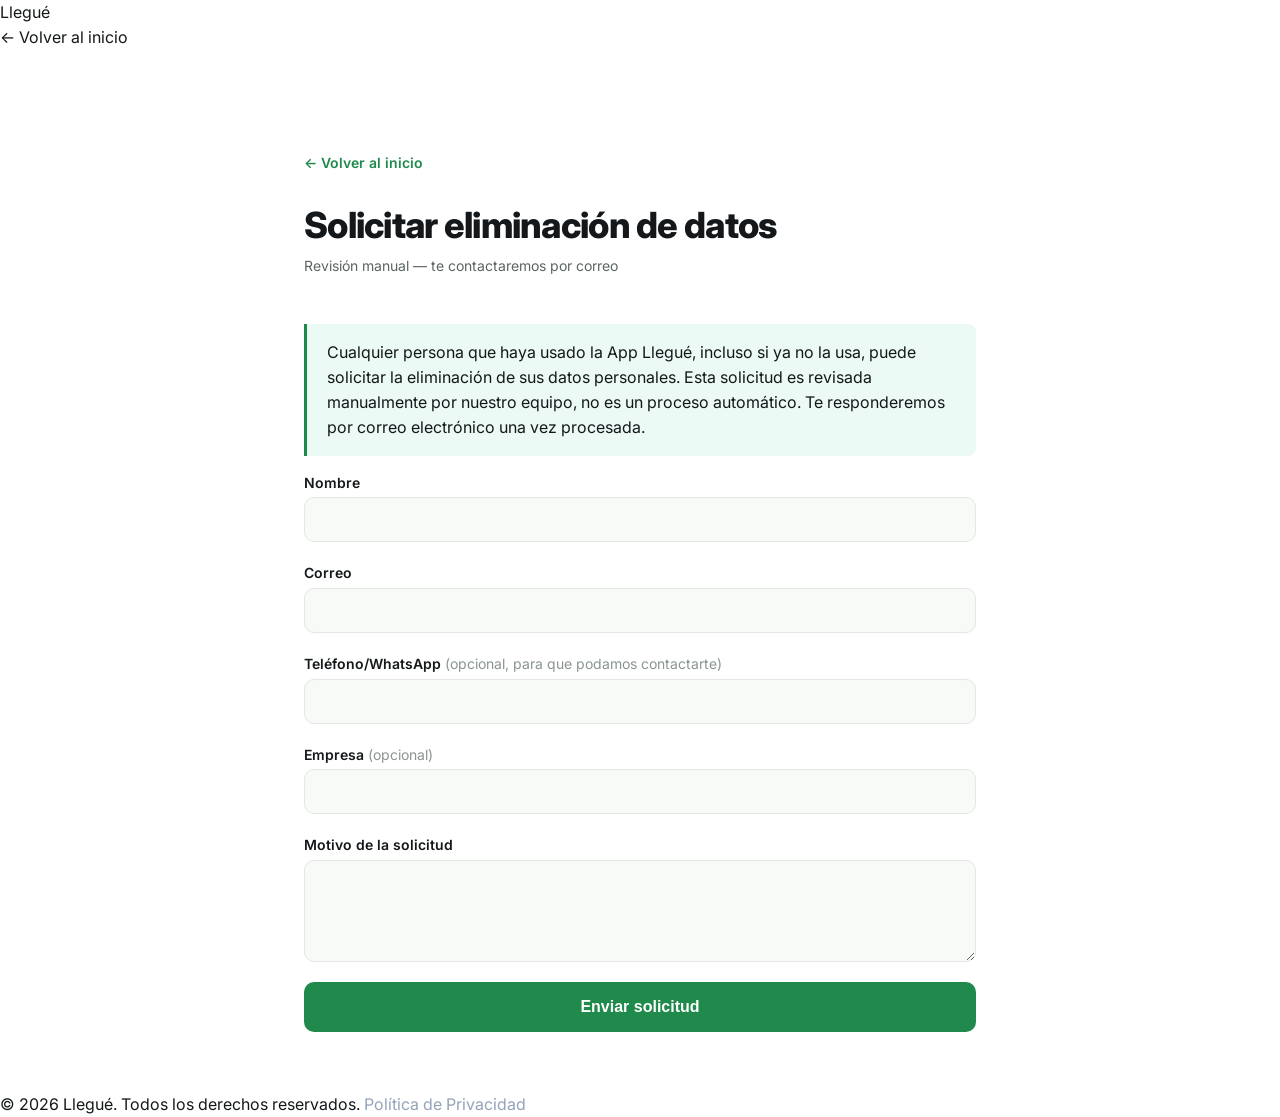
==== eliminar-datos.html @ 401b3c79 "feat(privacidad): formulario de solicitud de eliminacion de datos" ====
<!DOCTYPE html>
<html lang="es">
<head>
  <meta charset="UTF-8">
  <meta name="viewport" content="width=device-width, initial-scale=1.0">
  <title>Solicitar eliminación de datos — Llegué</title>
  <link rel="stylesheet" href="css/styles.css">
  <link rel="preconnect" href="https://fonts.googleapis.com">
  <link href="https://fonts.googleapis.com/css2?family=Inter:wght@400;500;600;700;800&display=swap" rel="stylesheet">
  <style>
    .legal-container {
      max-width: 800px;
      margin: 100px auto 60px;
      padding: 0 5%;
    }
    .legal-header { margin-bottom: 48px; }
    .legal-header h1 {
      font-size: 36px;
      font-weight: 800;
      color: var(--text-primary);
      margin-bottom: 8px;
    }
    .legal-date {
      font-size: 14px;
      color: var(--text-secondary);
    }
    .legal-section { margin-bottom: 40px; }
    .legal-section h2 {
      font-size: 20px;
      font-weight: 700;
      color: var(--text-primary);
      margin-bottom: 12px;
      padding-bottom: 8px;
      border-bottom: 2px solid var(--primary);
    }
    .legal-section p {
      font-size: 15px;
      color: var(--text-secondary);
      line-height: 1.8;
      margin-bottom: 12px;
    }
    .back-link {
      display: inline-flex;
      align-items: center;
      gap: 8px;
      color: var(--primary);
      font-weight: 600;
      font-size: 14px;
      margin-bottom: 32px;
    }
    .highlight-box {
      background: rgba(16,185,129,0.08);
      border-left: 3px solid var(--primary);
      padding: 16px 20px;
      border-radius: 0 8px 8px 0;
      margin-bottom: 16px;
    }
    .highlight-box p {
      margin-bottom: 0;
      color: var(--text-primary);
    }
  </style>
</head>
<body>

  <nav>
    <a href="index.html" class="nav-logo">Llegué</a>
    <ul class="nav-links">
      <li><a href="index.html">← Volver al inicio</a></li>
    </ul>
  </nav>

  <div class="legal-container">
    <a href="index.html" class="back-link">← Volver al inicio</a>

    <div class="legal-header">
      <h1>Solicitar eliminación de datos</h1>
      <p class="legal-date">Revisión manual — te contactaremos por correo</p>
    </div>

    <div class="highlight-box">
      <p>Cualquier persona que haya usado la App Llegué, incluso si ya no la usa, puede solicitar la eliminación de sus datos personales. Esta solicitud es revisada manualmente por nuestro equipo, no es un proceso automático. Te responderemos por correo electrónico una vez procesada.</p>
    </div>

    <div class="legal-section">
      <form id="deletion-request-form" class="request-form">
        <div class="form-field">
          <label for="name">Nombre</label>
          <input type="text" id="name" name="name" required>
        </div>
        <div class="form-field">
          <label for="email">Correo</label>
          <input type="email" id="email" name="email" required>
        </div>
        <div class="form-field">
          <label for="phone">Teléfono/WhatsApp <span class="form-field__hint">(opcional, para que podamos contactarte)</span></label>
          <input type="tel" id="phone" name="phone">
        </div>
        <div class="form-field">
          <label for="company">Empresa <span class="form-field__hint">(opcional)</span></label>
          <input type="text" id="company" name="company">
        </div>
        <div class="form-field">
          <label for="reason">Motivo de la solicitud</label>
          <textarea id="reason" name="reason" rows="4" required></textarea>
        </div>

        <div id="form-message" class="form-message" style="display:none;"></div>

        <button type="submit" class="btn btn--primary btn--lg btn--block" id="submit-btn">Enviar solicitud</button>
      </form>
    </div>
  </div>

  <footer>
    <div class="footer-bottom" style="border-top: none;">
      <span class="footer-copy">© 2026 Llegué. Todos los derechos reservados.</span>
      <span class="footer-copy"><a href="privacidad.html" style="color: #94A3B8;">Política de Privacidad</a></span>
    </div>
  </footer>

  <script src="js/eliminar-datos.js"></script>
</body>
</html>
---- css/styles.css ----
/* ===========================================================
   Llegué — Landing page
   Design system: verde #1F8A4C / amarillo #F2B705 / blanco
   =========================================================== */

:root {
  --primary: #1F8A4C;
  --primary-light: #D9F5E3;
  --secondary: #F2B705;
  --secondary-light: #FEF0CC;
  --background: #FFFFFF;
  --surface: #F7FAF6;
  --text-primary: #14181A;
  --text-secondary: #5B6560;
  --text-muted: #8B958F;
  --border: #E3E8E3;
  --success: #10B981;
  --error: #EF4444;

  --radius-sm: 8px;
  --radius-md: 10px;
  --radius-lg: 14px;
  --radius-xl: 20px;
  --radius-full: 9999px;

  --shadow-soft: 0 4px 16px rgba(20, 24, 26, 0.06);
  --shadow-lift: 0 12px 32px rgba(20, 24, 26, 0.10);

  --space-xs: 4px;
  --space-sm: 8px;
  --space-md: 14px;
  --space-lg: 20px;
  --space-xl: 32px;
  --space-2xl: 56px;
  --space-3xl: 88px;

  --container: 1100px;
}

*, *::before, *::after { box-sizing: border-box; }

html { scroll-behavior: smooth; }

body {
  margin: 0;
  font-family: 'Inter', system-ui, sans-serif;
  color: var(--text-primary);
  background: var(--background);
  line-height: 1.55;
  -webkit-font-smoothing: antialiased;
}

h1, h2, h3, h4 { margin: 0; line-height: 1.15; letter-spacing: -0.02em; }
p { margin: 0; }
a { color: inherit; text-decoration: none; }
ul, ol { margin: 0; padding: 0; list-style: none; }

.icon {
  width: 18px; height: 18px;
  stroke: currentColor;
  stroke-width: 2;
  fill: none;
  stroke-linecap: round;
  stroke-linejoin: round;
  flex-shrink: 0;
}
.icon--lg { width: 28px; height: 28px; }

/* ---------- layout helpers ---------- */
main > section {
  max-width: var(--container);
  margin: 0 auto;
  padding: var(--space-3xl) var(--space-lg);
}

.section-head {
  max-width: 560px;
  margin: 0 auto var(--space-2xl);
  text-align: center;
}
.section-head h2 {
  font-size: clamp(28px, 4vw, 38px);
  font-weight: 700;
  margin-bottom: var(--space-sm);
}
.section-head p {
  color: var(--text-secondary);
  font-size: 17px;
}

/* ---------- buttons ---------- */
.btn {
  display: inline-flex;
  align-items: center;
  justify-content: center;
  gap: var(--space-sm);
  font-weight: 600;
  font-size: 15px;
  border-radius: var(--radius-md);
  padding: 13px 22px;
  border: 1.5px solid transparent;
  cursor: pointer;
  transition: transform 150ms ease, box-shadow 150ms ease, background 150ms ease;
  white-space: nowrap;
}
.btn--primary { background: var(--primary); color: #fff; }
.btn--primary:hover { transform: translateY(-1px); box-shadow: var(--shadow-soft); }
.btn--outline { background: transparent; color: var(--primary); border-color: var(--primary); }
.btn--outline:hover { background: var(--primary-light); }
.btn--sm { padding: 9px 16px; font-size: 14px; }
.btn--lg { padding: 15px 26px; font-size: 16px; }
.btn--block { width: 100%; }

/* ---------- badge ---------- */
.badge {
  display: inline-flex;
  align-items: center;
  gap: 6px;
  font-size: 13px;
  font-weight: 600;
  padding: 6px 14px;
  border-radius: var(--radius-full);
}
.badge--secondary { background: var(--secondary-light); color: #5C4600; }
.badge--on-dark { background: rgba(255,255,255,0.15); color: #fff; }

/* =====================================================
   NAVBAR
   ===================================================== */
.navbar {
  position: sticky; top: 0; z-index: 50;
  background: rgba(255,255,255,0.92);
  backdrop-filter: blur(8px);
  border-bottom: 1px solid var(--border);
}
.navbar__inner {
  max-width: var(--container);
  margin: 0 auto;
  padding: var(--space-md) var(--space-lg);
  display: flex; align-items: center; justify-content: space-between;
  gap: var(--space-lg);
}
.navbar__logo {
  font-size: 22px; font-weight: 800; color: var(--primary);
}
.navbar__links {
  display: none;
  gap: var(--space-lg);
  font-size: 15px; font-weight: 500; color: var(--text-secondary);
}
.navbar__links a:hover { color: var(--text-primary); }
@media (min-width: 860px) {
  .navbar__links { display: flex; }
}

/* =====================================================
   HERO
   ===================================================== */
.hero {
  display: flex;
  flex-direction: column;
  gap: var(--space-2xl);
  padding-top: var(--space-2xl) !important;
  align-items: center;
}
.hero__content { max-width: 560px; text-align: center; }
.hero h1 {
  font-size: clamp(36px, 6vw, 56px);
  font-weight: 800;
  line-height: 1.3;
  margin: var(--space-lg) 0 var(--space-md);
}
.date-highlight {
  text-decoration: underline;
  text-decoration-color: var(--secondary);
  text-decoration-thickness: 4px;
  text-underline-offset: 5px;
}
.stat-row {
  display: flex; gap: var(--space-md); flex-wrap: wrap;
  margin-top: var(--space-lg); justify-content: center;
}
.stat-unit {
  background: var(--background);
  border: 1px solid var(--secondary);
  border-radius: var(--radius-md);
  padding: var(--space-sm) var(--space-lg);
  min-width: 100px; text-align: center;
}
.stat-unit__num { font-size: 22px; font-weight: 800; color: var(--primary); }
.stat-unit__label { font-size: 11px; letter-spacing: 0.02em; color: var(--text-muted); margin-top: 2px; }
.trial-badge {
  display: inline-flex; align-items: center; gap: 8px;
  background: var(--secondary); color: var(--text-primary);
  font-weight: 700; font-size: 15px;
  padding: 10px 20px; border-radius: var(--radius-full);
  margin-top: var(--space-sm); box-shadow: var(--shadow-soft);
  position: relative;
}
.trial-badge::before {
  content: ''; position: absolute; inset: -4px;
  border-radius: var(--radius-full);
  border: 2px solid var(--secondary); opacity: 0.5;
  animation: pulse 2s ease-out infinite;
}
@keyframes pulse { 0% { transform: scale(0.9); opacity: 0.6; } 100% { transform: scale(1.4); opacity: 0; } }

/* ---- Reveal (hero) / scroll-reveal (secciones) / contador ascendente ---- */
.reveal { opacity: 0; transform: translateY(16px); animation: revealUp 600ms ease both; }
.reveal--1 { animation-delay: 60ms; } .reveal--2 { animation-delay: 160ms; } .reveal--3 { animation-delay: 260ms; } .reveal--4 { animation-delay: 360ms; } .reveal--5 { animation-delay: 460ms; }
@keyframes revealUp { to { opacity: 1; transform: none; } }
.scroll-reveal { opacity: 0; transform: translateY(24px); transition: opacity 600ms ease, transform 600ms ease; }
.scroll-reveal.is-visible { opacity: 1; transform: none; }
.hero__lede {
  font-size: 18px;
  color: var(--text-secondary);
  margin-bottom: var(--space-xl);
}
.hero__actions {
  display: flex; flex-wrap: wrap; justify-content: center; gap: var(--space-md);
}
.hero__note {
  margin-top: var(--space-sm);
  font-size: 13px;
  color: var(--text-muted);
}

.hero__mockup { display: flex; flex-direction: column; align-items: center; gap: var(--space-sm); }
@media (min-width: 900px) { .hero__mockup { margin-left: var(--space-xl); } }

@media (min-width: 900px) {
  .hero { flex-direction: row; align-items: center; text-align: left; }
  .hero__content { text-align: left; }
  .hero__actions { justify-content: flex-start; }
  .hero__note { text-align: left; }
}

/* =====================================================
   LA REFORMA (marco legal, datos reales)
   ===================================================== */
main > section:not(.hero)::before {
  content: '';
  display: block;
  width: 64px; height: 4px;
  background: var(--secondary);
  border-radius: var(--radius-full);
  margin: 0 auto var(--space-2xl);
}
#como-funciona, #planes { background: var(--surface); border-radius: var(--radius-xl); }
.legal__grid { display: grid; gap: var(--space-xl); }
@media (min-width: 860px) { .legal__grid { grid-template-columns: 1fr 1fr; } }
@media (max-width: 859px) {
  .legal__grid { display: flex; gap: var(--space-lg); overflow-x: auto; scroll-snap-type: x mandatory; padding-bottom: var(--space-sm); -webkit-overflow-scrolling: touch; }
  .legal-card { scroll-snap-align: center; min-width: 84%; flex-shrink: 0; }
}
.legal-card {
  background: var(--surface);
  border-radius: var(--radius-lg);
  padding: var(--space-xl);
  border: 1px solid var(--secondary);
  transition: transform 200ms ease, box-shadow 200ms ease;
}
.legal-card:hover { transform: translateY(-4px); box-shadow: var(--shadow-lift); }
.legal-card:hover h3 .icon { color: var(--secondary); }
.legal-card--highlight { border-color: var(--primary); background: var(--primary-light); }
.legal-card h3 { font-size: 17px; margin-bottom: var(--space-sm); display: flex; align-items: center; gap: var(--space-sm); }
.legal-card h3 .icon { color: var(--primary); }
.legal-card p { color: var(--text-secondary); font-size: 15px; }
.legal-card .cite { display: block; margin-top: var(--space-md); font-size: 12.5px; color: var(--text-muted); border-top: 1px dashed var(--border); padding-top: var(--space-sm); }
.legal-stat { font-size: 36px; font-weight: 800; color: var(--primary); line-height: 1; }

/* =====================================================
   STEPS
   ===================================================== */
.steps__grid {
  display: grid;
  gap: var(--space-lg);
}
@media (min-width: 760px) {
  .steps__grid { grid-template-columns: repeat(3, 1fr); }
}
.step-card {
  background: var(--surface);
  border: 1.5px solid var(--secondary);
  border-radius: var(--radius-lg);
  padding: var(--space-xl);
  transition: transform 200ms ease;
}
.step-card:hover { transform: translateY(-4px); }
@media (max-width: 759px) {
  .steps__grid { gap: 0; }
  .step-card { display: flex; align-items: flex-start; gap: var(--space-md); text-align: left; border: none; background: transparent; padding: var(--space-md) 0; position: relative; }
  .step-card__number { margin-bottom: 0; flex-shrink: 0; position: relative; z-index: 1; }
  .step-card:not(:last-child)::after { content: ''; position: absolute; left: 17px; top: 44px; bottom: -4px; width: 2px; background: var(--border); }
}
.step-card__number {
  display: inline-flex; align-items: center; justify-content: center;
  width: 36px; height: 36px;
  border-radius: 50%;
  background: var(--primary);
  color: #fff;
  font-weight: 700;
  margin-bottom: var(--space-md);
}
.step-card h3 { font-size: 18px; margin-bottom: var(--space-xs); }
.step-card p { color: var(--text-secondary); font-size: 15px; }

/* =====================================================
   MODALITIES
   ===================================================== */
.modalities__grid {
  display: grid;
  gap: var(--space-lg);
}
@media (min-width: 760px) {
  .modalities__grid { grid-template-columns: repeat(3, 1fr); }
}
.modality-card {
  border: 1.5px solid var(--border);
  border-radius: var(--radius-lg);
  padding: var(--space-xl);
  display: flex; flex-direction: column; gap: var(--space-sm);
  transition: transform 200ms ease, box-shadow 200ms ease;
}
.modality-card:hover { transform: translateY(-3px); box-shadow: var(--shadow-lift); }
.modality-card:hover .modality-card__icon { color: var(--secondary); }
@media (max-width: 759px) {
  .modalities__grid { display: flex; gap: var(--space-lg); overflow-x: auto; scroll-snap-type: x mandatory; padding-bottom: var(--space-sm); -webkit-overflow-scrolling: touch; }
  .modality-card { scroll-snap-align: center; min-width: 78%; flex-shrink: 0; }
}
.modality-card--featured {
  border-color: var(--primary);
  background: var(--primary-light);
}
.modality-card__icon { color: var(--primary); }
.modality-card h3 { font-size: 19px; }
.modality-card p { color: var(--text-secondary); font-size: 14.5px; flex-grow: 1; }
.modality-card__price {
  font-weight: 700;
  color: var(--primary);
  margin-top: var(--space-sm);
}

/* =====================================================
   EVENTOS
   ===================================================== */
.events { background: var(--surface); border-radius: var(--radius-xl); }

.events__compare {
  display: grid;
  gap: var(--space-lg);
  margin-bottom: var(--space-xl);
}
@media (min-width: 760px) {
  .events__compare { grid-template-columns: 1fr 1fr; }
}
.events__column {
  background: var(--background);
  border-radius: var(--radius-lg);
  padding: var(--space-xl);
}
.events__column h3 { font-size: 16px; margin-bottom: var(--space-md); }
.events__column--before h3 { color: var(--text-muted); }
.events__column--after h3 { color: var(--primary); }
.events__column ol { counter-reset: step; display: flex; flex-direction: column; gap: var(--space-sm); }
.events__column ol li {
  counter-increment: step;
  display: flex; gap: var(--space-sm);
  font-size: 14.5px;
}
.events__column--before li { color: var(--text-muted); }
.events__column--after li { color: var(--text-primary); font-weight: 500; }
.events__column ol li::before {
  content: counter(step);
  flex-shrink: 0;
  width: 22px; height: 22px;
  border-radius: 50%;
  display: flex; align-items: center; justify-content: center;
  font-size: 12px; font-weight: 700;
}
.events__column--before li::before { background: var(--border); color: var(--text-secondary); }
.events__column--after li::before { background: var(--primary); color: #fff; }

.events__callout {
  display: flex; align-items: flex-start; gap: var(--space-md);
  background: var(--secondary-light);
  color: #5C4600;
  border-radius: var(--radius-lg);
  padding: var(--space-xl);
}
.events__callout .icon { color: #5C4600; margin-top: 2px; }
.events__callout p { font-weight: 600; font-size: 16px; }

/* =====================================================
   PRICING
   ===================================================== */
.pricing__grid {
  display: grid;
  gap: var(--space-lg);
}
@media (min-width: 860px) {
  .pricing__grid { grid-template-columns: repeat(3, 1fr); align-items: start; }
}
.price-card {
  position: relative;
  border: 1.5px solid var(--border);
  border-radius: var(--radius-lg);
  padding: var(--space-xl);
  display: flex; flex-direction: column;
  transition: transform 200ms ease, box-shadow 200ms ease;
}
.price-card:hover { transform: translateY(-4px); box-shadow: var(--shadow-lift); }
.price-card:hover .price-card__features li::before { background: var(--secondary); }
.price-card--popular {
  border-color: var(--secondary);
  box-shadow: var(--shadow-lift);
}
.price-card__badge {
  position: absolute; top: -14px; left: 50%; transform: translateX(-50%);
}
.price-card h3 { font-size: 18px; color: var(--text-secondary); }
.price-card__amount {
  font-size: 34px; font-weight: 800;
  margin: var(--space-sm) 0 2px;
}
.price-card__amount span { color: var(--primary); }
.price-card__sub { color: var(--text-muted); font-size: 13.5px; margin-bottom: var(--space-lg); }
.price-card__features {
  display: flex; flex-direction: column; gap: var(--space-sm);
  margin-bottom: var(--space-xl);
  flex-grow: 1;
}
.price-card__features li {
  display: flex; align-items: flex-start; gap: var(--space-sm);
  font-size: 14.5px;
}
.price-card__features li::before {
  content: '';
  width: 18px; height: 18px; margin-top: 2px;
  flex-shrink: 0;
  background: var(--primary);
  mask: url("data:image/svg+xml,%3Csvg xmlns='http://www.w3.org/2000/svg' viewBox='0 0 24 24' fill='none' stroke='black' stroke-width='3' stroke-linecap='round'%3E%3Cpath d='M4 12.5l5 5L20 6.5'/%3E%3C/svg%3E") center/14px no-repeat;
}
.price-card__note {
  text-align: center; font-size: 12px; color: var(--text-muted); margin-top: var(--space-sm);
}

/* =====================================================
   FAQ
   ===================================================== */
.faq__list { display: flex; flex-direction: column; gap: var(--space-sm); max-width: 760px; margin: 0 auto; }
.faq-item {
  border: 1px solid var(--border);
  border-radius: var(--radius-md);
  padding: var(--space-md) var(--space-lg);
}
.faq-item summary {
  cursor: pointer;
  font-weight: 600;
  font-size: 16px;
  list-style: none;
}
.faq-item summary::-webkit-details-marker { display: none; }
.faq-item summary::after {
  content: '+';
  float: right;
  color: var(--primary);
  font-weight: 700;
}
.faq-item[open] summary::after { content: '−'; }
.faq-item p {
  margin-top: var(--space-sm);
  color: var(--text-secondary);
  font-size: 15px;
}

/* =====================================================
   CONTACT
   ===================================================== */
.contact__grid {
  display: grid;
  gap: var(--space-lg);
}
@media (min-width: 760px) {
  .contact__grid { grid-template-columns: repeat(3, 1fr); }
}
.contact-card {
  background: var(--surface);
  border-radius: var(--radius-lg);
  padding: var(--space-xl);
  text-align: center;
}
.contact-card .icon { color: var(--primary); margin-bottom: var(--space-md); }
.contact-card h3 { font-size: 16px; margin-bottom: var(--space-xs); }
.contact-card p { color: var(--text-secondary); font-size: 14px; margin-bottom: var(--space-md); }
.contact-card a { color: var(--primary); font-weight: 600; }

/* =====================================================
   FORMS
   ===================================================== */
.request-form { display: flex; flex-direction: column; gap: var(--space-lg); }
.form-field { display: flex; flex-direction: column; gap: var(--space-xs); }
.form-field label { font-size: 14px; font-weight: 600; color: var(--text-primary); }
.form-field__hint { font-weight: 400; color: var(--text-muted); }
.form-field input, .form-field textarea {
  font-family: inherit;
  font-size: 15px;
  padding: 12px 14px;
  border: 1.5px solid var(--border);
  border-radius: var(--radius-md);
  background: var(--surface);
  color: var(--text-primary);
}
.form-field input:focus, .form-field textarea:focus {
  outline: none;
  border-color: var(--primary);
}
.form-field textarea { resize: vertical; }
.form-message { font-size: 14px; padding: 12px 14px; border-radius: var(--radius-md); }
.form-message--success { background: var(--primary-light); color: var(--primary); }
.form-message--error { background: #FDE8E8; color: var(--error); }

/* =====================================================
   FOOTER
   ===================================================== */
.footer {
  background: var(--text-primary);
  color: rgba(255,255,255,0.7);
  padding: var(--space-2xl) var(--space-lg) var(--space-lg);
}
.footer__inner {
  max-width: var(--container);
  margin: 0 auto;
  display: grid;
  gap: var(--space-xl);
  padding-bottom: var(--space-xl);
  border-bottom: 1px solid rgba(255,255,255,0.12);
}
@media (min-width: 760px) {
  .footer__inner { grid-template-columns: 2fr 1fr 1fr; }
}
.footer__logo { font-size: 20px; font-weight: 800; color: #fff; }
.footer__brand p { margin-top: var(--space-sm); font-size: 14px; max-width: 32ch; }
.footer__col { display: flex; flex-direction: column; gap: var(--space-sm); }
.footer__col h4 { color: #fff; font-size: 14px; margin-bottom: var(--space-xs); }
.footer__col a:hover { color: #fff; }
.footer__copy {
  max-width: var(--container);
  margin: var(--space-lg) auto 0;
  font-size: 13px;
  text-align: center;
}

/* =====================================================
   ACCESSIBILITY / MOTION
   ===================================================== */
:focus-visible {
  outline: 2px solid var(--primary);
  outline-offset: 2px;
}
@media (prefers-reduced-motion: reduce) {
  * { transition: none !important; scroll-behavior: auto !important; animation: none !important; }
}
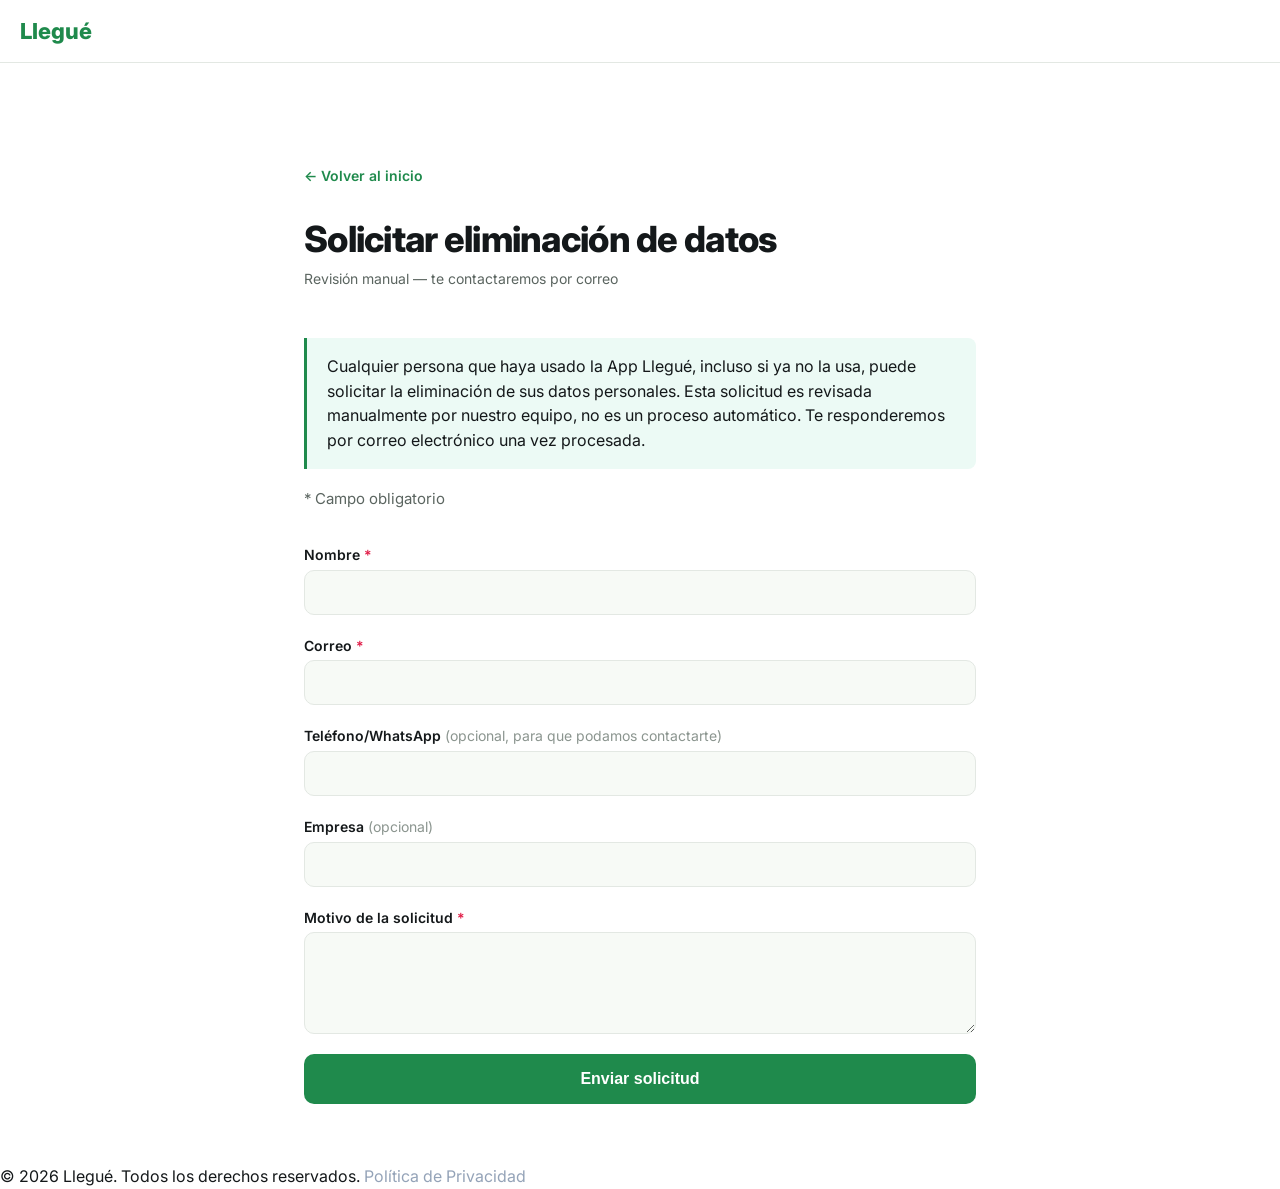
==== commit 518bfde5: "feat(eliminar-datos): marcar campos obligatorios y validar formato de correo" ====
--- a/eliminar-datos.html
+++ b/eliminar-datos.html
@@ -65,9 +65,6 @@
 
   <nav>
     <a href="index.html" class="nav-logo">Llegué</a>
-    <ul class="nav-links">
-      <li><a href="index.html">← Volver al inicio</a></li>
-    </ul>
   </nav>
 
   <div class="legal-container">
@@ -84,13 +81,14 @@
 
     <div class="legal-section">
       <form id="deletion-request-form" class="request-form">
+        <p class="form-field__legend">* Campo obligatorio</p>
         <div class="form-field">
-          <label for="name">Nombre</label>
+          <label for="name">Nombre <span class="form-field__required">*</span></label>
           <input type="text" id="name" name="name" required>
         </div>
         <div class="form-field">
-          <label for="email">Correo</label>
-          <input type="email" id="email" name="email" required>
+          <label for="email">Correo <span class="form-field__required">*</span></label>
+          <input type="email" id="email" name="email" required pattern="[^\s@]+@[^\s@]+\.[^\s@]+" title="Escribe un correo valido, por ejemplo nombre@dominio.com">
         </div>
         <div class="form-field">
           <label for="phone">Teléfono/WhatsApp <span class="form-field__hint">(opcional, para que podamos contactarte)</span></label>
@@ -101,7 +99,7 @@
           <input type="text" id="company" name="company">
         </div>
         <div class="form-field">
-          <label for="reason">Motivo de la solicitud</label>
+          <label for="reason">Motivo de la solicitud <span class="form-field__required">*</span></label>
           <textarea id="reason" name="reason" rows="4" required></textarea>
         </div>
 
--- a/css/styles.css
+++ b/css/styles.css
@@ -110,6 +110,10 @@
 .btn--sm { padding: 9px 16px; font-size: 14px; }
 .btn--lg { padding: 15px 26px; font-size: 16px; }
 .btn--block { width: 100%; }
+.btn--success { background: #0F9D6A; color: #fff; cursor: default; }
+.btn--success:hover { transform: none; box-shadow: none; }
+.form-field__required { color: #E11D48; }
+.form-field__legend { font-size: 13px; color: var(--text-secondary); margin-bottom: 16px; }
 
 /* ---------- badge ---------- */
 .badge {
@@ -152,6 +156,30 @@
 @media (min-width: 860px) {
   .navbar__links { display: flex; }
 }
+
+/* Barra simple de paginas legales (privacidad, terminos, eliminar-datos) */
+nav {
+  position: sticky; top: 0; z-index: 50;
+  background: rgba(255,255,255,0.92);
+  backdrop-filter: blur(8px);
+  border-bottom: 1px solid var(--border);
+  padding: var(--space-md) var(--space-lg);
+  display: flex; align-items: center; justify-content: space-between;
+  gap: var(--space-lg);
+}
+nav .nav-logo {
+  font-size: 22px; font-weight: 800; color: var(--primary);
+  text-decoration: none;
+}
+nav .nav-links {
+  display: flex; gap: var(--space-lg);
+  list-style: none; margin: 0; padding: 0;
+  font-size: 15px; font-weight: 500;
+}
+nav .nav-links a {
+  color: var(--text-secondary); text-decoration: none;
+}
+nav .nav-links a:hover { color: var(--text-primary); }
 
 /* =====================================================
    HERO
